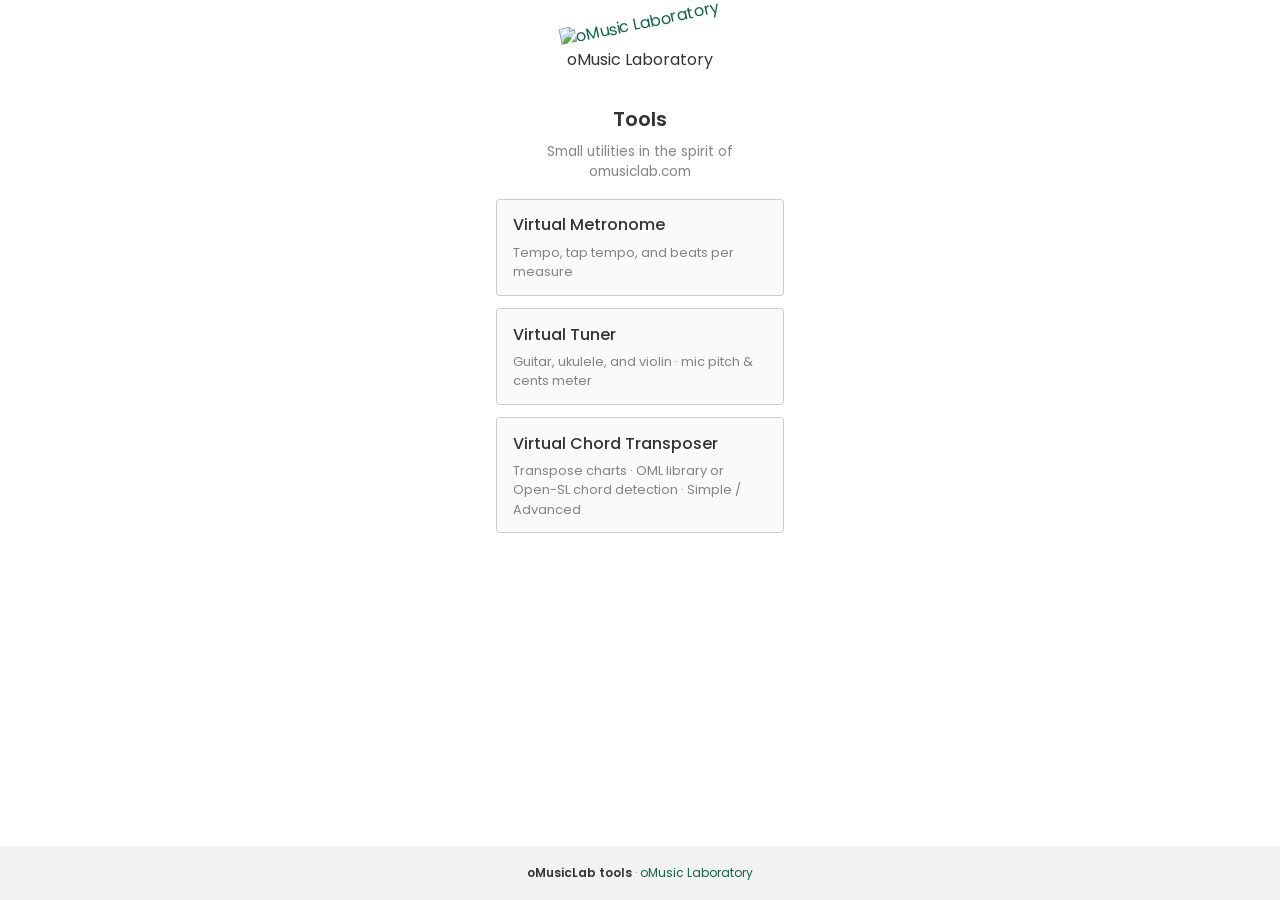
==== index.html @ 3d9d20ac "Initial commit: oMusicLab web tools. Virtual tuner, metronome, chord transposer, and shared theme as" ====
<!DOCTYPE html>
<html lang="en">
  <head>
    <meta charset="utf-8" />
    <meta name="viewport" content="width=device-width, initial-scale=1" />
    <title>oMusicLab tools</title>
    <link rel="stylesheet" href="./shared/omusiclab-theme.css" />
    <style>
      .list {
        max-width: 22rem;
        margin: 0 auto;
        padding: 0 1rem 4rem;
      }
      .list h1 {
        font-size: 1.25rem;
        font-weight: 600;
        margin: 1rem 0 0.5rem;
      }
      .list ul {
        list-style: none;
        padding: 0;
        margin: 1rem 0 0;
      }
      .list li {
        margin-bottom: 0.75rem;
      }
      .list a.card {
        display: block;
        padding: 0.85rem 1rem;
        border: solid thin var(--oml-edge);
        border-radius: 0.2em;
        background: var(--oml-panel);
        color: var(--oml-text);
        font-weight: 500;
      }
      .list a.card:hover {
        border-color: rgba(16, 99, 71, 0.35);
      }
      .list .desc {
        font-size: 0.8em;
        color: var(--oml-muted);
        margin-top: 0.35rem;
        font-weight: 400;
      }
    </style>
  </head>
  <body>
    <section id="body-container">
      <div class="text-center margin-bottom">
        <a href="https://www.omusiclab.com/" aria-label="oMusic Laboratory home">
          <img
            src="https://www.omusiclab.com/chord-diagram-generator/styles/img/oMusic%20Laboratory%20Logo.svg"
            alt="oMusic Laboratory"
            class="site-logo"
            width="100"
            height="100"
          />
        </a>
        <div>oMusic Laboratory</div>
      </div>

      <div class="list">
        <h1 class="text-center">Tools</h1>
        <p class="subtle text-center">Small utilities in the spirit of omusiclab.com</p>
        <ul>
          <li>
            <a class="card" href="./virtual-metronome/">
              Virtual Metronome
              <div class="desc">Tempo, tap tempo, and beats per measure</div>
            </a>
          </li>
          <li>
            <a class="card" href="./virtual-tuner/">
              Virtual Tuner
              <div class="desc">Guitar, ukulele, and violin · mic pitch &amp; cents meter</div>
            </a>
          </li>
          <li>
            <a class="card" href="./virtual-chord-transposer/">
              Virtual Chord Transposer
              <div class="desc">Transpose charts · OML library or Open-SL chord detection · Simple / Advanced</div>
            </a>
          </li>
        </ul>
      </div>
    </section>

    <footer>
      <p>
        <strong>oMusicLab tools</strong> ·
        <a href="https://www.omusiclab.com/">oMusic Laboratory</a>
      </p>
    </footer>
  </body>
</html>
---- shared/omusiclab-theme.css ----
/* Aligns with omusiclab.com chord-diagram-generator master.css tokens */
@import url("https://fonts.googleapis.com/css2?family=Poppins:ital,wght@0,300;0,400;0,500;0,600;0,700&display=swap");

:root {
  --oml-text: #333333;
  --oml-muted: rgba(51, 51, 51, 0.6);
  --oml-border: rgba(51, 51, 51, 0.1);
  --oml-panel: #fafafa;
  --oml-edge: #cccccc;
  --oml-accent: aquamarine;
  --oml-accent-text: #106347;
  --oml-footer: #f2f2f2;
}

*,
*::before,
*::after {
  box-sizing: border-box;
}

html {
  -webkit-text-size-adjust: 100%;
}

body {
  margin: 0;
  padding: 0 0 4.5rem;
  font-family: "Poppins", sans-serif;
  background-color: #fff;
  color: var(--oml-text);
  font-size: 16px;
  line-height: 1.5;
}

a {
  color: var(--oml-accent-text);
  text-decoration: none;
  transition: opacity 0.2s;
}

a:hover {
  opacity: 0.85;
}

.text-center {
  text-align: center;
}

.margin-bottom {
  margin-bottom: 2em;
}

.site-logo {
  transform: rotate(-12deg);
  margin: 12px;
  max-height: 100px;
  width: auto;
  transition: transform 0.2s;
}

.site-logo:hover {
  transform: rotate(0deg);
}

#body-container {
  margin: 0 auto 2em;
  max-width: 22rem;
  padding: 0 1rem;
}

.textbox label,
.dropdown label {
  display: inline-block;
  width: 9em;
  color: var(--oml-text);
  font-size: 0.85em;
  text-transform: uppercase;
  font-weight: 500;
  line-height: 3em;
}

.textbox label::after,
.dropdown label::after {
  content: " ";
}

input[type="number"],
input[type="text"],
select {
  margin: 0 0 0.5em;
  padding: 0.5em 1em;
  border: 1px solid var(--oml-border);
  font-family: "Poppins", sans-serif;
  color: var(--oml-text);
  font-size: 0.85em;
  font-weight: 500;
  background-color: #fff;
  border-radius: 0.5em;
  line-height: 1.7em;
  width: 9em;
  box-shadow: inset 0 0 2px -2px rgba(0, 0, 0, 0.5);
  transition: background-color 0.2s, border-color 0.2s;
}

input:hover,
input:focus,
select:hover,
select:focus {
  background-color: #fff;
  outline: none;
}

input:focus,
select:focus {
  border-color: rgba(16, 99, 71, 0.35);
}

footer {
  background-color: var(--oml-footer);
  color: var(--oml-muted);
  position: fixed;
  bottom: 0;
  left: 0;
  right: 0;
  padding: 0.5em;
  font-size: 0.75em;
  text-align: center;
}

footer strong {
  color: var(--oml-text);
  font-weight: 600;
}

.tool-title {
  font-size: 1.25rem;
  font-weight: 600;
  margin: 0.25rem 0 1rem;
  color: var(--oml-text);
}

.subtle {
  font-size: 0.85em;
  color: var(--oml-muted);
  margin-top: 0.25rem;
}
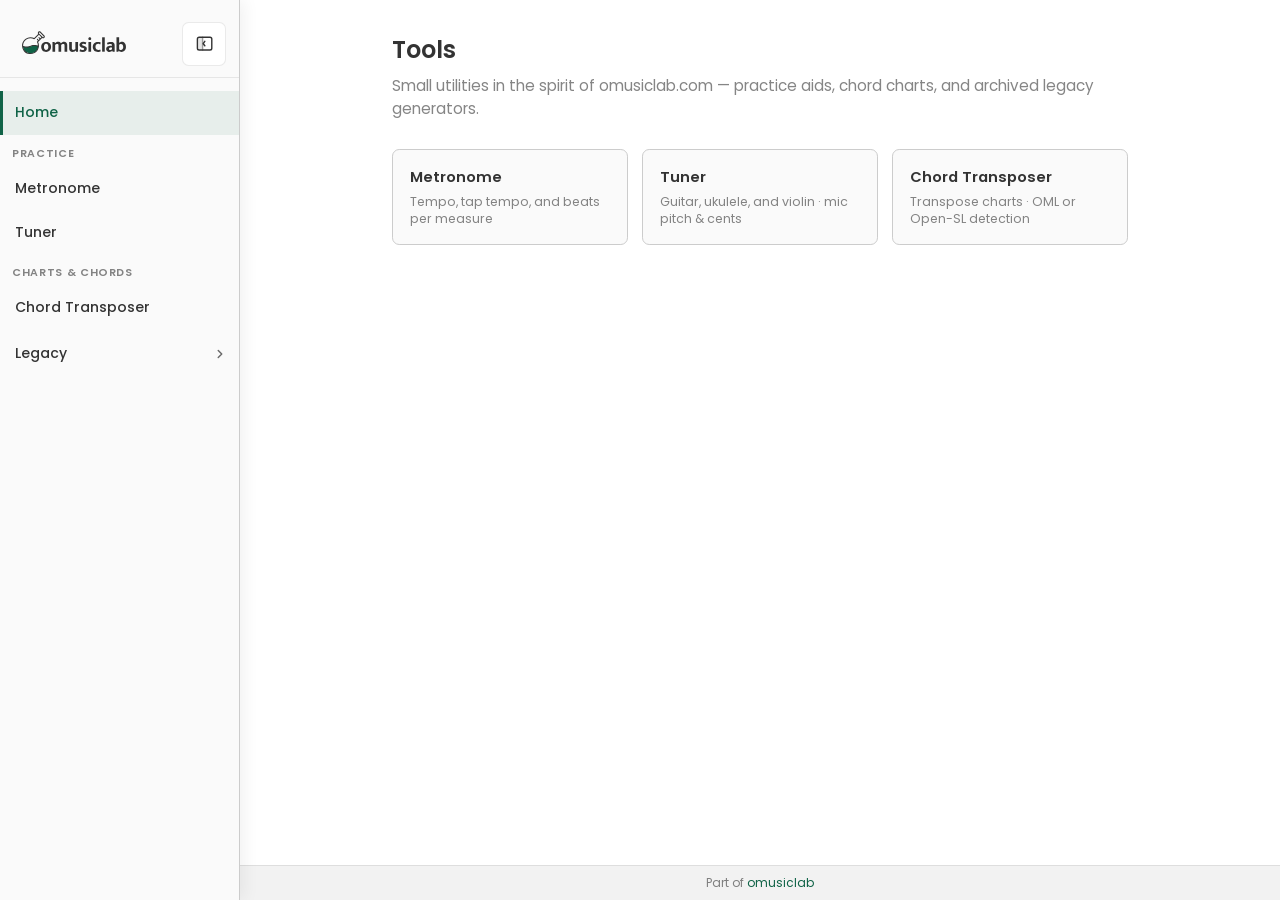
==== commit aa0bd6d0: "Add shared hub, embed support, and legacy tool mirrors. Unify navigation and theming across tools an" ====
--- a/index.html
+++ b/index.html
@@ -3,93 +3,36 @@
   <head>
     <meta charset="utf-8" />
     <meta name="viewport" content="width=device-width, initial-scale=1" />
-    <title>oMusicLab tools</title>
+    <title>omusiclab tools</title>
     <link rel="stylesheet" href="./shared/omusiclab-theme.css" />
-    <style>
-      .list {
-        max-width: 22rem;
-        margin: 0 auto;
-        padding: 0 1rem 4rem;
+    <link rel="stylesheet" href="./shared/oml-hub.css" />
+    <script>
+      // Check if the user is visiting via the vercel.app URL
+      if (window.location.hostname.endsWith('.vercel.app')) {
+        // Attempt to ping your custom domain silently
+        fetch('https://tools.omusiclab.com', { mode: 'no-cors' })
+          .then(() => {
+            // If successful, redirect to the custom domain
+            window.location.replace('https://tools.omusiclab.com' + window.location.pathname);
+          })
+          .catch(() => {
+            // If the custom domain is expired/dead, do nothing 
+            // The user stays safely on the vercel.app URL
+            console.log('Custom domain unavailable, staying on vercel.app');
+          });
       }
-      .list h1 {
-        font-size: 1.25rem;
-        font-weight: 600;
-        margin: 1rem 0 0.5rem;
-      }
-      .list ul {
-        list-style: none;
-        padding: 0;
-        margin: 1rem 0 0;
-      }
-      .list li {
-        margin-bottom: 0.75rem;
-      }
-      .list a.card {
-        display: block;
-        padding: 0.85rem 1rem;
-        border: solid thin var(--oml-edge);
-        border-radius: 0.2em;
-        background: var(--oml-panel);
-        color: var(--oml-text);
-        font-weight: 500;
-      }
-      .list a.card:hover {
-        border-color: rgba(16, 99, 71, 0.35);
-      }
-      .list .desc {
-        font-size: 0.8em;
-        color: var(--oml-muted);
-        margin-top: 0.35rem;
-        font-weight: 400;
-      }
-    </style>
+    </script>
   </head>
   <body>
-    <section id="body-container">
-      <div class="text-center margin-bottom">
-        <a href="https://www.omusiclab.com/" aria-label="oMusic Laboratory home">
-          <img
-            src="https://www.omusiclab.com/chord-diagram-generator/styles/img/oMusic%20Laboratory%20Logo.svg"
-            alt="oMusic Laboratory"
-            class="site-logo"
-            width="100"
-            height="100"
-          />
-        </a>
-        <div>oMusic Laboratory</div>
-      </div>
-
-      <div class="list">
-        <h1 class="text-center">Tools</h1>
-        <p class="subtle text-center">Small utilities in the spirit of omusiclab.com</p>
-        <ul>
-          <li>
-            <a class="card" href="./virtual-metronome/">
-              Virtual Metronome
-              <div class="desc">Tempo, tap tempo, and beats per measure</div>
-            </a>
-          </li>
-          <li>
-            <a class="card" href="./virtual-tuner/">
-              Virtual Tuner
-              <div class="desc">Guitar, ukulele, and violin · mic pitch &amp; cents meter</div>
-            </a>
-          </li>
-          <li>
-            <a class="card" href="./virtual-chord-transposer/">
-              Virtual Chord Transposer
-              <div class="desc">Transpose charts · OML library or Open-SL chord detection · Simple / Advanced</div>
-            </a>
-          </li>
-        </ul>
-      </div>
-    </section>
+    <main id="body-container"></main>
 
     <footer>
       <p>
-        <strong>oMusicLab tools</strong> ·
-        <a href="https://www.omusiclab.com/">oMusic Laboratory</a>
+        Part of <a href="https://omusiclab-landingpage.vercel.app/">omusiclab</a>
       </p>
     </footer>
+
+    <script src="./shared/oml-logo-mark.js"></script>
+    <script src="./shared/oml-hub.js"></script>
   </body>
 </html>
--- a/shared/omusiclab-theme.css
+++ b/shared/omusiclab-theme.css
@@ -1,4 +1,4 @@
-/* Aligns with omusiclab.com chord-diagram-generator master.css tokens */
+/* omusiclab tools shared theme */
 @import url("https://fonts.googleapis.com/css2?family=Poppins:ital,wght@0,300;0,400;0,500;0,600;0,700&display=swap");
 
 :root {
@@ -7,8 +7,13 @@
   --oml-border: rgba(51, 51, 51, 0.1);
   --oml-panel: #fafafa;
   --oml-edge: #cccccc;
-  --oml-accent: aquamarine;
   --oml-accent-text: #106347;
+  --oml-accent-focus: rgba(16, 99, 71, 0.35);
+  --oml-accent-glow: rgba(16, 99, 71, 0.25);
+  --oml-accent-soft-bg: rgba(16, 99, 71, 0.06);
+  --oml-accent-ring: rgba(16, 99, 71, 0.45);
+  --oml-accent-meter: rgba(16, 99, 71, 0.2);
+  --oml-accent-meter-strong: rgba(16, 99, 71, 0.28);
   --oml-footer: #f2f2f2;
 }
 
@@ -20,11 +25,16 @@
 
 html {
   -webkit-text-size-adjust: 100%;
+  height: 100%;
 }
 
 body {
   margin: 0;
-  padding: 0 0 4.5rem;
+  padding: 0;
+  min-height: 100%;
+  min-height: 100vh;
+  display: flex;
+  flex-direction: column;
   font-family: "Poppins", sans-serif;
   background-color: #fff;
   color: var(--oml-text);
@@ -46,26 +56,12 @@
   text-align: center;
 }
 
-.margin-bottom {
-  margin-bottom: 2em;
-}
-
-.site-logo {
-  transform: rotate(-12deg);
-  margin: 12px;
-  max-height: 100px;
-  width: auto;
-  transition: transform 0.2s;
-}
-
-.site-logo:hover {
-  transform: rotate(0deg);
-}
-
 #body-container {
-  margin: 0 auto 2em;
+  flex: 1 1 auto;
+  width: 100%;
   max-width: 22rem;
-  padding: 0 1rem;
+  margin: 0 auto;
+  padding: 1.25rem 1rem 1.5rem;
 }
 
 .textbox label,
@@ -112,19 +108,21 @@
 
 input:focus,
 select:focus {
-  border-color: rgba(16, 99, 71, 0.35);
+  border-color: var(--oml-accent-focus);
 }
 
 footer {
+  flex-shrink: 0;
   background-color: var(--oml-footer);
   color: var(--oml-muted);
-  position: fixed;
-  bottom: 0;
-  left: 0;
-  right: 0;
-  padding: 0.5em;
+  padding: 0.65em 1rem;
   font-size: 0.75em;
   text-align: center;
+  border-top: 1px solid var(--oml-border);
+}
+
+footer p {
+  margin: 0;
 }
 
 footer strong {
@@ -135,7 +133,7 @@
 .tool-title {
   font-size: 1.25rem;
   font-weight: 600;
-  margin: 0.25rem 0 1rem;
+  margin: 0.25rem 0 0.5rem;
   color: var(--oml-text);
 }
 
@@ -144,3 +142,213 @@
   color: var(--oml-muted);
   margin-top: 0.25rem;
 }
+
+/* Embed mode: header hidden by default; footer always shown */
+html.oml-embed-pending:not(.oml-embed-show-header) .tool-title,
+html.oml-embed-pending:not(.oml-embed-show-header) .subtle,
+body.oml-embed:not(.oml-embed-show-header) .tool-title,
+body.oml-embed:not(.oml-embed-show-header) .subtle {
+  display: none;
+}
+
+body.oml-embed {
+  min-height: auto;
+  overflow: visible;
+}
+
+html.oml-embed-pending,
+html.oml-embed-pending body {
+  overflow: visible;
+}
+
+body.oml-embed #body-container {
+  padding-bottom: 0.5rem;
+}
+
+body.oml-embed .oml-embed-dialog,
+body.oml-embed .oml-embed-open,
+body.oml-embed .oml-embed-footer-sep {
+  display: none;
+}
+
+.oml-embed-open {
+  font: inherit;
+  font-size: inherit;
+  color: var(--oml-accent-text);
+  background: none;
+  border: none;
+  padding: 0;
+  margin: 0;
+  cursor: pointer;
+  text-decoration: none;
+}
+
+.oml-embed-open:hover {
+  opacity: 0.85;
+  text-decoration: underline;
+}
+
+.oml-embed-open:focus-visible {
+  outline: 2px solid var(--oml-accent-text);
+  outline-offset: 2px;
+  border-radius: 0.15em;
+}
+
+footer .oml-embed-footer-sep {
+  color: var(--oml-muted);
+}
+
+.oml-embed-dialog {
+  border: none;
+  border-radius: 0.65em;
+  padding: 0;
+  width: min(22rem, calc(100vw - 2rem));
+  max-width: calc(100vw - 2rem);
+  max-height: calc(100vh - 2rem);
+  overflow: auto;
+  background: #fff;
+  color: var(--oml-text);
+  box-shadow: 0 16px 48px rgba(0, 0, 0, 0.18);
+}
+
+.oml-embed-dialog::backdrop {
+  background: rgba(51, 51, 51, 0.45);
+}
+
+.oml-embed-panel {
+  padding: 1.25rem 1.25rem 1rem;
+  margin: 0;
+}
+
+.oml-embed-dialog-header {
+  display: flex;
+  align-items: flex-start;
+  justify-content: space-between;
+  gap: 0.75rem;
+  margin-bottom: 0.15rem;
+}
+
+.oml-embed-close {
+  flex-shrink: 0;
+  width: 1.75rem;
+  height: 1.75rem;
+  margin: -0.15rem -0.15rem 0 0;
+  padding: 0;
+  border: none;
+  border-radius: 0.35em;
+  background: transparent;
+  color: var(--oml-muted);
+  font-size: 1.35rem;
+  line-height: 1;
+  cursor: pointer;
+  transition: background 0.2s, color 0.2s;
+}
+
+.oml-embed-close:hover {
+  background: var(--oml-panel);
+  color: var(--oml-text);
+}
+
+.oml-embed-close:focus-visible {
+  outline: 2px solid var(--oml-accent-text);
+  outline-offset: 2px;
+}
+
+.oml-embed-heading {
+  font-size: 0.95rem;
+  font-weight: 600;
+  margin: 0 0 0.35rem;
+  color: var(--oml-text);
+}
+
+.oml-embed-lead {
+  font-size: 0.8rem;
+  color: var(--oml-muted);
+  margin: 0 0 0.85rem;
+  line-height: 1.45;
+}
+
+.oml-embed-options {
+  display: flex;
+  flex-wrap: wrap;
+  gap: 0.85rem 1.25rem;
+  margin-bottom: 0.85rem;
+}
+
+.oml-embed-option {
+  display: flex;
+  align-items: center;
+  gap: 0.5rem;
+  font-size: 0.8rem;
+  color: var(--oml-text);
+}
+
+.oml-embed-option-label {
+  font-weight: 500;
+}
+
+.oml-embed-option input[type="color"] {
+  width: 2.25rem;
+  height: 2rem;
+  padding: 0;
+  border: 1px solid var(--oml-border);
+  border-radius: 0.35em;
+  background: #fff;
+  cursor: pointer;
+}
+
+.oml-embed-checkbox input {
+  width: auto;
+  margin: 0;
+}
+
+.oml-embed-code-label {
+  display: block;
+  font-size: 0.75rem;
+  font-weight: 500;
+  text-transform: uppercase;
+  letter-spacing: 0.03em;
+  color: var(--oml-muted);
+  margin-bottom: 0.35rem;
+}
+
+.oml-embed-code {
+  width: 100%;
+  height: 2.25rem;
+  min-height: 0;
+  margin: 0 0 0.65rem;
+  padding: 0.5rem 0.75rem;
+  border: 1px solid var(--oml-border);
+  border-radius: 0.5em;
+  font-family: ui-monospace, SFMono-Regular, Menlo, Monaco, Consolas, monospace;
+  font-size: 0.72rem;
+  line-height: 1.25;
+  color: var(--oml-text);
+  background: var(--oml-panel);
+  resize: none;
+  white-space: nowrap;
+  overflow-x: auto;
+  overflow-y: hidden;
+}
+
+.oml-embed-copy {
+  font-family: "Poppins", sans-serif;
+  font-size: 0.8rem;
+  font-weight: 600;
+  padding: 0.5em 1em;
+  border-radius: 0.5em;
+  cursor: pointer;
+  border: 1px solid var(--oml-border);
+  background: #fff;
+  color: var(--oml-text);
+  transition: background 0.2s;
+}
+
+.oml-embed-copy:hover {
+  background: var(--oml-panel);
+}
+
+.oml-embed-copy:focus-visible {
+  outline: 2px solid var(--oml-accent-text);
+  outline-offset: 2px;
+}
--- a/shared/oml-hub.css
+++ b/shared/oml-hub.css
@@ -0,0 +1,385 @@
+/* Hub sidepanel — mirrors BibleCast AppFloatingSidebar + oml-app-shell */
+
+:root {
+  --oml-sidebar-w: 15rem;
+  --oml-sidebar-rail: 2.5rem;
+  --oml-hub-shadow-sm: rgba(0, 0, 0, 0.06);
+  --oml-hub-shadow-md: rgba(0, 0, 0, 0.1);
+  --oml-hub-hover-soft: var(--oml-accent-soft-bg);
+  --oml-hub-tab-active-bg: rgba(16, 99, 71, 0.08);
+}
+
+body.oml-has-hub {
+  display: block;
+  min-height: 100vh;
+}
+
+.oml-hub-shell {
+  min-height: 100vh;
+  width: 100%;
+  background: #fff;
+}
+
+.oml-hub-sidebar {
+  position: fixed;
+  top: 0;
+  left: 0;
+  bottom: 0;
+  width: min(var(--oml-sidebar-w), 85vw);
+  background: var(--oml-panel);
+  border-right: 1px solid var(--oml-edge);
+  padding: 0.85rem 0;
+  box-shadow: 4px 0 16px var(--oml-hub-shadow-sm);
+  transition: transform 0.25s ease, box-shadow 0.25s ease;
+  z-index: 200;
+  display: flex;
+  flex-direction: column;
+}
+
+.oml-hub-shell--sidebar-collapsed .oml-hub-sidebar {
+  transform: translateX(calc(-1 * var(--oml-sidebar-w) + var(--oml-sidebar-rail)));
+  box-shadow: 4px 0 20px var(--oml-hub-shadow-md);
+}
+
+.oml-hub-sidebar-head {
+  display: flex;
+  align-items: center;
+  justify-content: space-between;
+  gap: 0.5rem;
+  padding: 0.5rem 0.85rem 0.7rem;
+  border-bottom: 1px solid var(--oml-border);
+  margin-bottom: 0.55rem;
+  flex-shrink: 0;
+}
+
+.oml-hub-sidebar-brand {
+  min-width: 0;
+  flex: 1;
+  padding-left: 0.05rem;
+}
+
+.oml-hub-brand {
+  display: block;
+  text-decoration: none;
+}
+
+.oml-hub-brand:hover {
+  opacity: 1;
+}
+
+.oml-logo-mark {
+  display: block;
+  width: 7.5rem;
+  height: auto;
+  max-width: 100%;
+  flex-shrink: 0;
+}
+
+.oml-logo-mark__ink {
+  fill: var(--oml-text);
+}
+
+.oml-logo-mark__accent {
+  fill: var(--oml-accent-text);
+}
+
+.oml-hub-sidebar-head .oml-hub-icon-btn {
+  margin-right: -0.05rem;
+}
+
+.oml-hub-icon-btn {
+  width: 2.75rem;
+  height: 2.75rem;
+  min-width: 2.75rem;
+  min-height: 2.75rem;
+  padding: 0;
+  display: inline-grid;
+  place-items: center;
+  border: 1px solid var(--oml-border);
+  border-radius: 0.5em;
+  background: #fff;
+  color: var(--oml-text);
+  cursor: pointer;
+  font-family: inherit;
+  line-height: 0;
+  flex-shrink: 0;
+  transition: background 0.2s ease, border-color 0.2s ease, color 0.2s ease;
+}
+
+.oml-hub-sidebar-toggle-icon {
+  display: block;
+  width: 1.2rem;
+  height: 1.2rem;
+  overflow: visible;
+}
+
+.oml-hub-sidebar-toggle-frame {
+  stroke: currentColor;
+  stroke-width: 1.75;
+  fill: none;
+  transition: stroke 0.2s ease;
+}
+
+.oml-hub-sidebar-toggle-rail {
+  stroke: currentColor;
+  stroke-width: 1.75;
+  stroke-linecap: round;
+  opacity: 0.45;
+  transition: opacity 0.25s ease, transform 0.28s cubic-bezier(0.4, 0, 0.2, 1);
+  transform-origin: 9.5px 12px;
+}
+
+.oml-hub-sidebar-toggle-fill {
+  fill: currentColor;
+  opacity: 0.12;
+  transform-origin: 6.75px 12px;
+  transition:
+    opacity 0.28s cubic-bezier(0.4, 0, 0.2, 1),
+    transform 0.28s cubic-bezier(0.4, 0, 0.2, 1);
+}
+
+.oml-hub-sidebar-toggle-chevron-wrap {
+  transition: transform 0.28s cubic-bezier(0.4, 0, 0.2, 1);
+  transform-origin: 11.25px 12px;
+}
+
+.oml-hub-sidebar-toggle-chevron {
+  stroke: currentColor;
+  stroke-width: 1.85;
+  stroke-linecap: round;
+  stroke-linejoin: round;
+  fill: none;
+}
+
+.oml-hub-sidebar-toggle--collapsed .oml-hub-sidebar-toggle-fill {
+  opacity: 0.22;
+  transform: scaleX(0.42);
+}
+
+.oml-hub-sidebar-toggle--collapsed .oml-hub-sidebar-toggle-rail {
+  opacity: 0.65;
+  transform: translateX(-2.5px);
+}
+
+.oml-hub-sidebar-toggle--collapsed .oml-hub-sidebar-toggle-chevron-wrap {
+  transform: rotate(180deg);
+}
+
+.oml-hub-icon-btn:hover .oml-hub-sidebar-toggle-fill {
+  opacity: 0.18;
+}
+
+.oml-hub-icon-btn:hover.oml-hub-sidebar-toggle--collapsed .oml-hub-sidebar-toggle-fill {
+  opacity: 0.28;
+}
+
+@media (prefers-reduced-motion: reduce) {
+  .oml-hub-sidebar-toggle-fill,
+  .oml-hub-sidebar-toggle-rail,
+  .oml-hub-sidebar-toggle-chevron-wrap,
+  .oml-hub-icon-btn {
+    transition: none;
+  }
+}
+
+.oml-hub-icon-btn:hover {
+  background: var(--oml-panel);
+  border-color: var(--oml-accent-focus);
+}
+
+.oml-hub-icon-btn:focus-visible {
+  outline: 2px solid var(--oml-accent-text);
+  outline-offset: 2px;
+}
+
+.oml-hub-nav {
+  flex: 1;
+  overflow-y: auto;
+  padding: 0.25rem 0;
+}
+
+.oml-hub-nav[aria-label="Primary"] {
+  display: flex;
+  flex-direction: column;
+}
+
+.oml-hub-section {
+  margin-top: 0.35rem;
+}
+
+.oml-hub-section-label {
+  margin: 0.35rem 0.75rem 0.25rem;
+  font-size: 0.68rem;
+  font-weight: 600;
+  letter-spacing: 0.06em;
+  text-transform: uppercase;
+  color: var(--oml-muted);
+}
+
+.oml-hub-link,
+.oml-hub-nav-btn {
+  display: flex;
+  align-items: center;
+  gap: 0.5rem;
+  width: 100%;
+  min-height: 2.75rem;
+  padding: 0.55rem 0.75rem;
+  font-size: 0.875rem;
+  font-weight: 500;
+  color: var(--oml-text);
+  border: 0;
+  border-left: 3px solid transparent;
+  background: transparent;
+  font-family: inherit;
+  cursor: pointer;
+  text-align: left;
+  text-decoration: none;
+  box-sizing: border-box;
+  transition: background 0.15s, color 0.15s, border-color 0.15s;
+}
+
+.oml-hub-link:hover,
+.oml-hub-nav-btn:hover {
+  opacity: 1;
+  background: var(--oml-hub-hover-soft);
+  text-decoration: none;
+  color: var(--oml-text);
+}
+
+.oml-hub-link[aria-current="page"],
+.oml-hub-nav-btn.is-active {
+  border-left-color: var(--oml-accent-text);
+  background: var(--oml-hub-tab-active-bg);
+  color: var(--oml-accent-text);
+}
+
+.oml-hub-disclosure {
+  margin-top: 0.15rem;
+}
+
+.oml-hub-disclosure-toggle {
+  justify-content: space-between;
+}
+
+.oml-hub-disclosure-toggle.is-open {
+  background: var(--oml-hub-hover-soft);
+}
+
+.oml-hub-disclosure-chevron {
+  flex-shrink: 0;
+  margin-left: auto;
+  opacity: 0.72;
+  transition: transform 0.2s ease;
+}
+
+.oml-hub-disclosure-chevron.is-open {
+  transform: rotate(90deg);
+}
+
+.oml-hub-disclosure-panel {
+  display: none;
+  flex-direction: column;
+  margin: 0;
+  padding: 0;
+  list-style: none;
+}
+
+.oml-hub-disclosure-panel.is-open {
+  display: flex;
+}
+
+.oml-hub-disclosure-panel .oml-hub-link {
+  padding-left: 1.35rem;
+  font-size: 0.8125rem;
+}
+
+.oml-hub-main {
+  min-height: 100vh;
+  margin-left: var(--oml-sidebar-rail);
+  transition: margin-left 0.25s ease;
+  min-width: 0;
+  display: flex;
+  flex-direction: column;
+  background: #fff;
+}
+
+@media (min-width: 60rem) {
+  .oml-hub-main {
+    margin-left: var(--oml-sidebar-w);
+  }
+}
+
+.oml-hub-shell--sidebar-collapsed .oml-hub-main {
+  margin-left: var(--oml-sidebar-rail);
+}
+
+@media (min-width: 40rem) {
+  .oml-hub-sidebar {
+    width: var(--oml-sidebar-w);
+  }
+}
+
+body.oml-has-hub .oml-hub-main #body-container {
+  max-width: 42rem;
+  margin: 0 auto;
+  width: 100%;
+}
+
+body.oml-has-hub.oml-hub-home .oml-hub-main #body-container {
+  max-width: 48rem;
+  padding-top: 2rem;
+}
+
+body.oml-has-hub .oml-hub-main footer {
+  margin-top: auto;
+}
+
+.oml-hub-welcome-title {
+  font-size: 1.5rem;
+  font-weight: 600;
+  margin: 0 0 0.35rem;
+  color: var(--oml-text);
+}
+
+.oml-hub-welcome-lead {
+  font-size: 0.95rem;
+  color: var(--oml-muted);
+  margin: 0 0 1.75rem;
+  line-height: 1.55;
+}
+
+.oml-hub-card-grid {
+  display: grid;
+  grid-template-columns: repeat(auto-fill, minmax(14rem, 1fr));
+  gap: 0.85rem;
+}
+
+.oml-hub-card {
+  display: block;
+  padding: 1rem 1.05rem;
+  border: 1px solid var(--oml-edge);
+  border-radius: 0.45em;
+  background: var(--oml-panel);
+  color: var(--oml-text);
+  transition: border-color 0.15s, box-shadow 0.15s;
+}
+
+.oml-hub-card:hover {
+  opacity: 1;
+  border-color: var(--oml-accent-focus);
+  box-shadow: 0 2px 10px var(--oml-accent-glow);
+}
+
+.oml-hub-card-title {
+  font-size: 0.92rem;
+  font-weight: 600;
+  margin: 0 0 0.3rem;
+  color: var(--oml-text);
+}
+
+.oml-hub-card-desc {
+  font-size: 0.78rem;
+  color: var(--oml-muted);
+  margin: 0;
+  line-height: 1.4;
+}
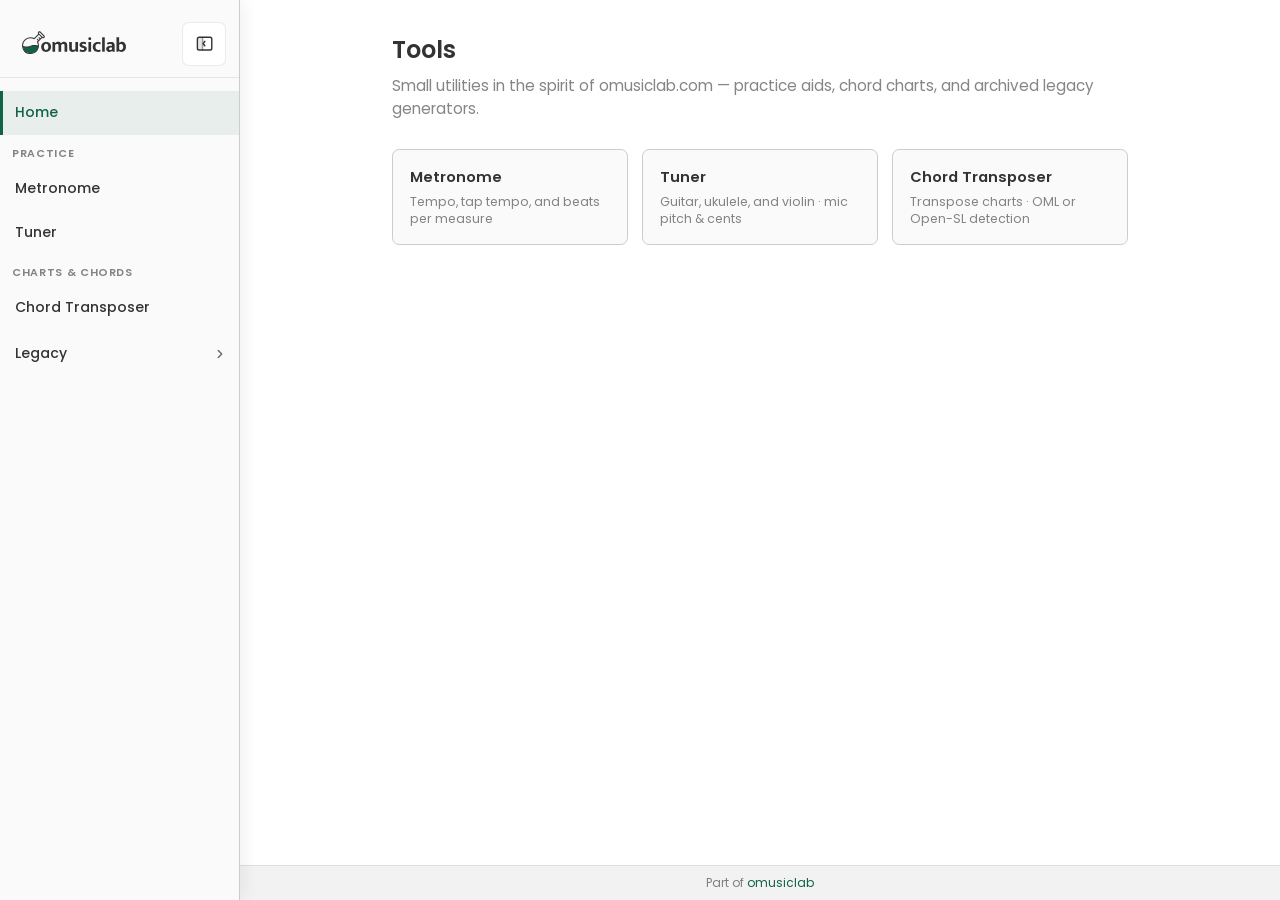
==== commit 031189cf: "Redirect legacy chord diagram generator externally and unify site favicon. Point the v1 chord diagra" ====
--- a/index.html
+++ b/index.html
@@ -4,6 +4,7 @@
     <meta charset="utf-8" />
     <meta name="viewport" content="width=device-width, initial-scale=1" />
     <title>omusiclab tools</title>
+    <link rel="icon" type="image/svg+xml" href="./shared/favicon.svg" />
     <link rel="stylesheet" href="./shared/omusiclab-theme.css" />
     <link rel="stylesheet" href="./shared/oml-hub.css" />
     <script>
--- a/shared/oml-hub.css
+++ b/shared/oml-hub.css
@@ -216,6 +216,35 @@
   color: var(--oml-muted);
 }
 
+.oml-hub-link--external {
+  justify-content: space-between;
+}
+
+.oml-hub-external-icon {
+  flex-shrink: 0;
+  width: 0.9rem;
+  height: 0.9rem;
+  margin-left: auto;
+  opacity: 0.72;
+}
+
+.oml-hub-link--external:hover .oml-hub-external-icon,
+.oml-hub-link--external[aria-current="page"] .oml-hub-external-icon {
+  opacity: 1;
+}
+
+.oml-hub-visually-hidden {
+  position: absolute;
+  width: 1px;
+  height: 1px;
+  padding: 0;
+  margin: -1px;
+  overflow: hidden;
+  clip: rect(0, 0, 0, 0);
+  white-space: nowrap;
+  border: 0;
+}
+
 .oml-hub-link,
 .oml-hub-nav-btn {
   display: flex;
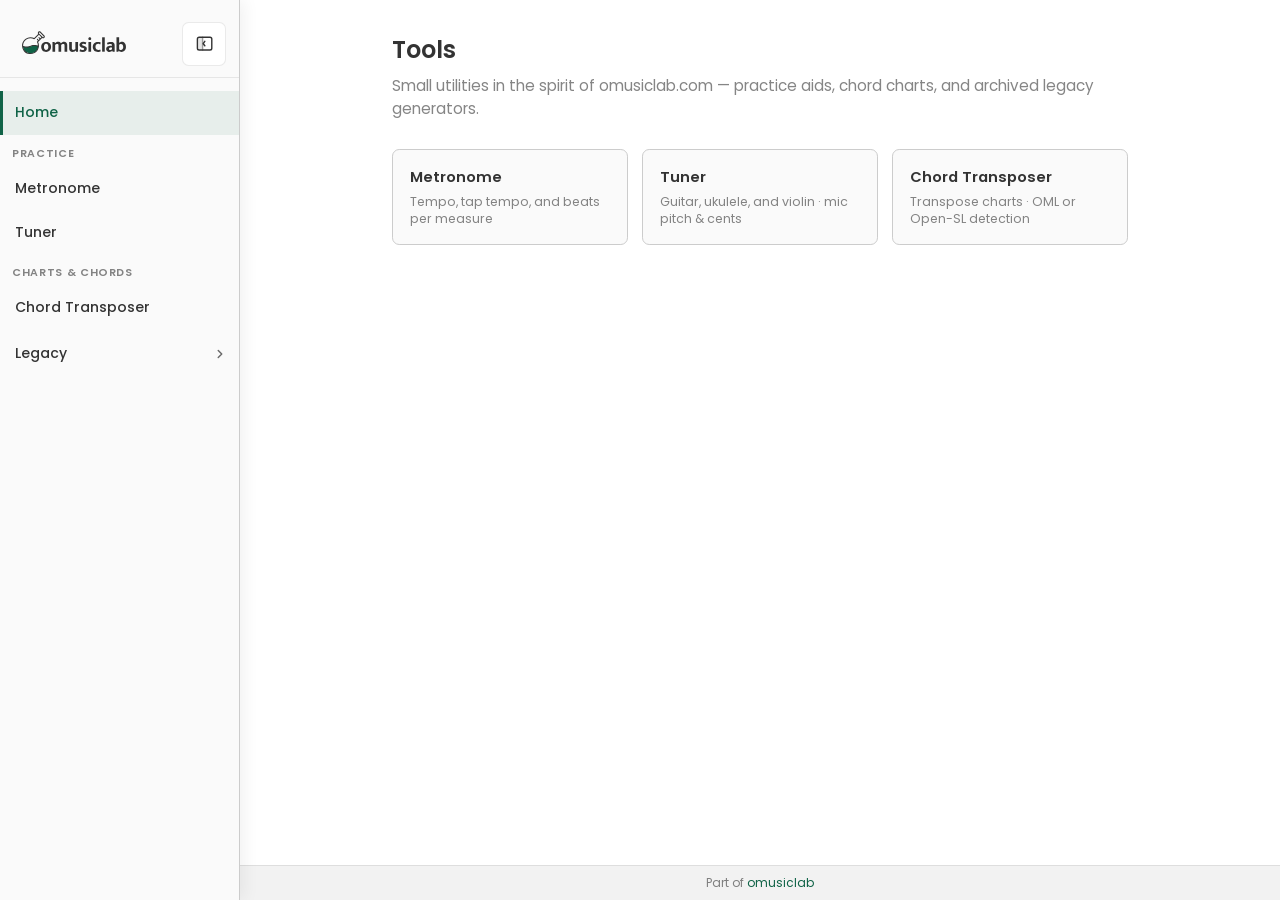
==== commit ff4b43bd: "Add mobile hub navigation with client-side routing and PWA support. Replace the desktop-only sidebar" ====
--- a/index.html
+++ b/index.html
@@ -2,9 +2,16 @@
 <html lang="en">
   <head>
     <meta charset="utf-8" />
-    <meta name="viewport" content="width=device-width, initial-scale=1" />
+    <meta name="viewport" content="width=device-width, initial-scale=1, viewport-fit=cover" />
+    <meta name="theme-color" content="#106347" />
+    <meta name="mobile-web-app-capable" content="yes" />
+    <meta name="apple-mobile-web-app-capable" content="yes" />
+    <meta name="apple-mobile-web-app-status-bar-style" content="default" />
+    <meta name="apple-mobile-web-app-title" content="OML Tools" />
     <title>omusiclab tools</title>
     <link rel="icon" type="image/svg+xml" href="./shared/favicon.svg" />
+    <link rel="apple-touch-icon" href="./shared/favicon.svg" />
+    <link rel="manifest" href="./manifest.webmanifest" />
     <link rel="stylesheet" href="./shared/omusiclab-theme.css" />
     <link rel="stylesheet" href="./shared/oml-hub.css" />
     <script>
--- a/shared/oml-hub.css
+++ b/shared/oml-hub.css
@@ -1,12 +1,16 @@
-/* Hub sidepanel — mirrors BibleCast AppFloatingSidebar + oml-app-shell */
+/* Hub app shell — desktop sidebar + mobile bottom nav / drawer */
 
 :root {
   --oml-sidebar-w: 15rem;
   --oml-sidebar-rail: 2.5rem;
+  --oml-mobile-header-h: 3.25rem;
+  --oml-bottom-nav-h: 3.75rem;
   --oml-hub-shadow-sm: rgba(0, 0, 0, 0.06);
   --oml-hub-shadow-md: rgba(0, 0, 0, 0.1);
   --oml-hub-hover-soft: var(--oml-accent-soft-bg);
   --oml-hub-tab-active-bg: rgba(16, 99, 71, 0.08);
+  --oml-safe-bottom: env(safe-area-inset-bottom, 0px);
+  --oml-safe-top: env(safe-area-inset-top, 0px);
 }
 
 body.oml-has-hub {
@@ -14,31 +18,98 @@
   min-height: 100vh;
 }
 
+body.oml-hub-nav-open {
+  overflow: hidden;
+}
+
 .oml-hub-shell {
   min-height: 100vh;
+  min-height: 100dvh;
   width: 100%;
   background: #fff;
 }
+
+/* ── Mobile header ── */
+
+.oml-hub-mobile-header {
+  position: fixed;
+  top: 0;
+  left: 0;
+  right: 0;
+  z-index: 180;
+  display: flex;
+  align-items: center;
+  gap: 0.65rem;
+  min-height: var(--oml-mobile-header-h);
+  padding: calc(0.35rem + var(--oml-safe-top)) 0.75rem 0.35rem;
+  border-bottom: 1px solid var(--oml-edge);
+  background: rgba(255, 255, 255, 0.96);
+  backdrop-filter: blur(8px);
+}
+
+.oml-hub-mobile-title {
+  flex: 1;
+  min-width: 0;
+  margin: 0;
+  font-size: 1rem;
+  font-weight: 600;
+  color: var(--oml-text);
+  white-space: nowrap;
+  overflow: hidden;
+  text-overflow: ellipsis;
+}
+
+.oml-hub-drawer-close {
+  display: inline-grid;
+  font-size: 1.5rem;
+  line-height: 1;
+}
+
+.oml-hub-sidebar-toggle {
+  display: none;
+}
+
+/* ── Sidebar / drawer ── */
 
 .oml-hub-sidebar {
   position: fixed;
   top: 0;
   left: 0;
   bottom: 0;
-  width: min(var(--oml-sidebar-w), 85vw);
+  width: min(var(--oml-sidebar-w), 88vw);
   background: var(--oml-panel);
   border-right: 1px solid var(--oml-edge);
   padding: 0.85rem 0;
-  box-shadow: 4px 0 16px var(--oml-hub-shadow-sm);
-  transition: transform 0.25s ease, box-shadow 0.25s ease;
-  z-index: 200;
+  padding-top: calc(0.85rem + var(--oml-safe-top));
+  box-shadow: 4px 0 24px var(--oml-hub-shadow-md);
+  transition: transform 0.28s cubic-bezier(0.4, 0, 0.2, 1);
+  z-index: 220;
   display: flex;
   flex-direction: column;
-}
-
-.oml-hub-shell--sidebar-collapsed .oml-hub-sidebar {
-  transform: translateX(calc(-1 * var(--oml-sidebar-w) + var(--oml-sidebar-rail)));
-  box-shadow: 4px 0 20px var(--oml-hub-shadow-md);
+  transform: translateX(-105%);
+}
+
+.oml-hub-shell--nav-open .oml-hub-sidebar {
+  transform: translateX(0);
+}
+
+.oml-hub-drawer-backdrop {
+  position: fixed;
+  inset: 0;
+  z-index: 210;
+  border: 0;
+  padding: 0;
+  margin: 0;
+  background: rgba(0, 0, 0, 0.35);
+  opacity: 0;
+  pointer-events: none;
+  transition: opacity 0.25s ease;
+  cursor: default;
+}
+
+.oml-hub-shell--nav-open .oml-hub-drawer-backdrop {
+  opacity: 1;
+  pointer-events: auto;
 }
 
 .oml-hub-sidebar-head {
@@ -177,7 +248,9 @@
   .oml-hub-sidebar-toggle-fill,
   .oml-hub-sidebar-toggle-rail,
   .oml-hub-sidebar-toggle-chevron-wrap,
-  .oml-hub-icon-btn {
+  .oml-hub-icon-btn,
+  .oml-hub-sidebar,
+  .oml-hub-drawer-backdrop {
     transition: none;
   }
 }
@@ -196,6 +269,7 @@
   flex: 1;
   overflow-y: auto;
   padding: 0.25rem 0;
+  -webkit-overflow-scrolling: touch;
 }
 
 .oml-hub-nav[aria-label="Primary"] {
@@ -322,30 +396,72 @@
   font-size: 0.8125rem;
 }
 
+/* ── Bottom tab bar (mobile) ── */
+
+.oml-hub-bottom-nav {
+  position: fixed;
+  left: 0;
+  right: 0;
+  bottom: 0;
+  z-index: 190;
+  display: grid;
+  grid-template-columns: repeat(5, 1fr);
+  min-height: calc(var(--oml-bottom-nav-h) + var(--oml-safe-bottom));
+  padding-bottom: var(--oml-safe-bottom);
+  border-top: 1px solid var(--oml-edge);
+  background: rgba(255, 255, 255, 0.98);
+  backdrop-filter: blur(8px);
+}
+
+.oml-hub-bottom-tab {
+  display: flex;
+  flex-direction: column;
+  align-items: center;
+  justify-content: center;
+  gap: 0.15rem;
+  min-height: var(--oml-bottom-nav-h);
+  padding: 0.35rem 0.2rem;
+  border: 0;
+  background: transparent;
+  color: var(--oml-muted);
+  font-family: inherit;
+  font-size: 0.62rem;
+  font-weight: 600;
+  letter-spacing: 0.01em;
+  cursor: pointer;
+}
+
+.oml-hub-bottom-tab-label {
+  line-height: 1.1;
+  text-align: center;
+}
+
+.oml-hub-bottom-tab.is-active {
+  color: var(--oml-accent-text);
+}
+
+.oml-hub-bottom-tab:focus-visible {
+  outline: 2px solid var(--oml-accent-text);
+  outline-offset: -2px;
+}
+
+/* ── Main content ── */
+
 .oml-hub-main {
   min-height: 100vh;
-  margin-left: var(--oml-sidebar-rail);
-  transition: margin-left 0.25s ease;
+  min-height: 100dvh;
+  margin-left: 0;
   min-width: 0;
   display: flex;
   flex-direction: column;
   background: #fff;
-}
-
-@media (min-width: 60rem) {
-  .oml-hub-main {
-    margin-left: var(--oml-sidebar-w);
-  }
-}
-
-.oml-hub-shell--sidebar-collapsed .oml-hub-main {
-  margin-left: var(--oml-sidebar-rail);
-}
-
-@media (min-width: 40rem) {
-  .oml-hub-sidebar {
-    width: var(--oml-sidebar-w);
-  }
+  padding-top: calc(var(--oml-mobile-header-h) + var(--oml-safe-top));
+  padding-bottom: calc(var(--oml-bottom-nav-h) + var(--oml-safe-bottom));
+}
+
+.oml-hub-shell--loading .oml-hub-main {
+  opacity: 0.72;
+  pointer-events: none;
 }
 
 body.oml-has-hub .oml-hub-main #body-container {
@@ -356,7 +472,7 @@
 
 body.oml-has-hub.oml-hub-home .oml-hub-main #body-container {
   max-width: 48rem;
-  padding-top: 2rem;
+  padding-top: 0.5rem;
 }
 
 body.oml-has-hub .oml-hub-main footer {
@@ -412,3 +528,49 @@
   margin: 0;
   line-height: 1.4;
 }
+
+/* ── Desktop layout ── */
+
+@media (min-width: 60rem) {
+  .oml-hub-drawer-close {
+    display: none;
+  }
+
+  .oml-hub-sidebar-toggle {
+    display: inline-grid;
+  }
+
+  .oml-hub-mobile-header,
+  .oml-hub-bottom-nav,
+  .oml-hub-drawer-backdrop,
+  .oml-hub-drawer-close {
+    display: none;
+  }
+
+  .oml-hub-sidebar {
+    width: var(--oml-sidebar-w);
+    transform: none;
+    box-shadow: 4px 0 16px var(--oml-hub-shadow-sm);
+    transition: transform 0.25s ease, box-shadow 0.25s ease;
+  }
+
+  .oml-hub-shell--sidebar-collapsed .oml-hub-sidebar {
+    transform: translateX(calc(-1 * var(--oml-sidebar-w) + var(--oml-sidebar-rail)));
+    box-shadow: 4px 0 20px var(--oml-hub-shadow-md);
+  }
+
+  .oml-hub-main {
+    margin-left: var(--oml-sidebar-w);
+    padding-top: 0;
+    padding-bottom: 0;
+    transition: margin-left 0.25s ease;
+  }
+
+  .oml-hub-shell--sidebar-collapsed .oml-hub-main {
+    margin-left: var(--oml-sidebar-rail);
+  }
+
+  body.oml-has-hub.oml-hub-home .oml-hub-main #body-container {
+    padding-top: 2rem;
+  }
+}
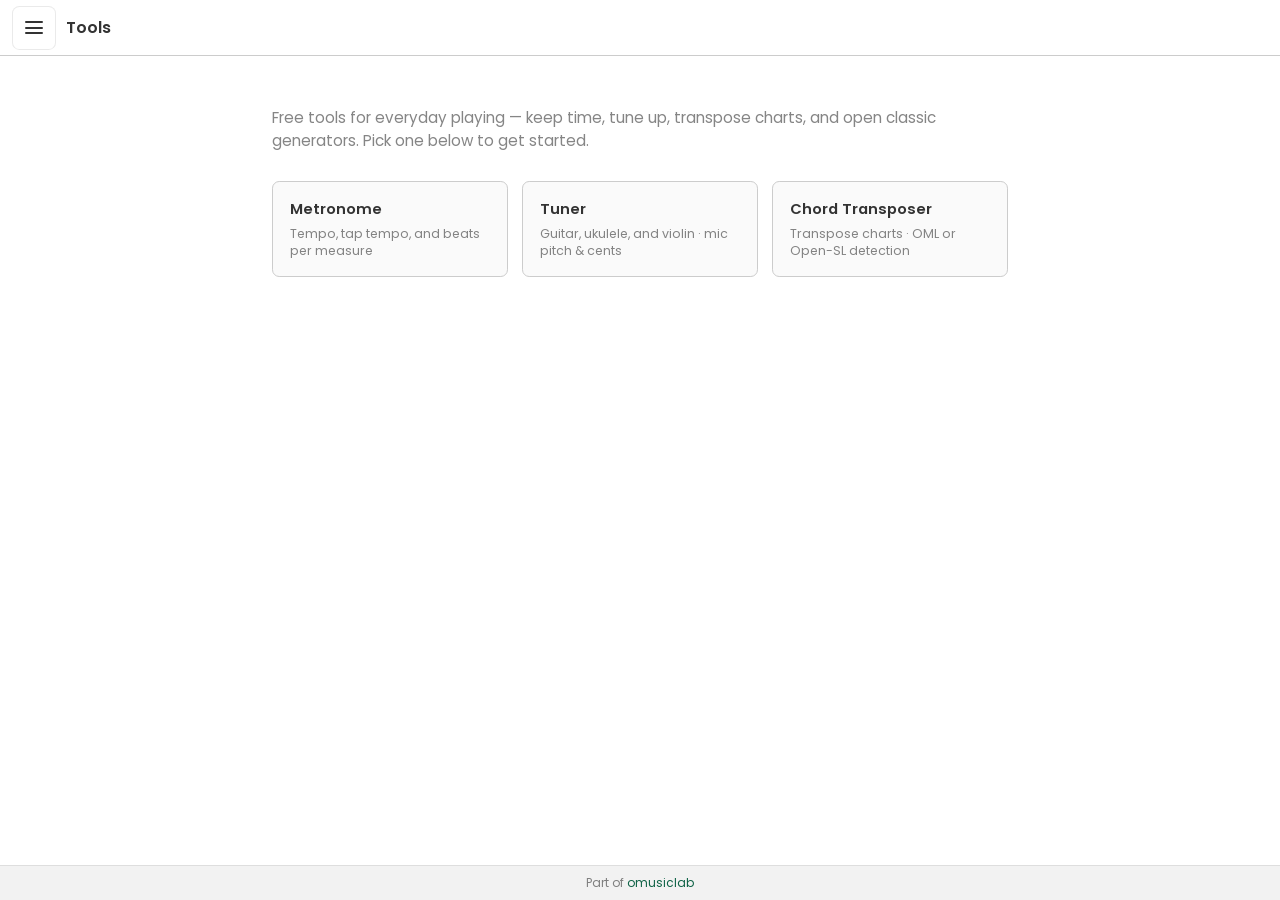
==== commit 53c07bf8: "Polish hub reload routing, UX, and load performance. Keep the root URL when legacy tools run in ifra" ====
--- a/index.html
+++ b/index.html
@@ -12,22 +12,23 @@
     <link rel="icon" type="image/svg+xml" href="./shared/favicon.svg" />
     <link rel="apple-touch-icon" href="./shared/favicon.svg" />
     <link rel="manifest" href="./manifest.webmanifest" />
+    <link rel="preconnect" href="https://fonts.googleapis.com" />
+    <link rel="preconnect" href="https://fonts.gstatic.com" crossorigin />
+    <link
+      rel="stylesheet"
+      href="https://fonts.googleapis.com/css2?family=Poppins:ital,wght@0,300;0,400;0,500;0,600;0,700&display=swap"
+    />
     <link rel="stylesheet" href="./shared/omusiclab-theme.css" />
     <link rel="stylesheet" href="./shared/oml-hub.css" />
-    <script>
-      // Check if the user is visiting via the vercel.app URL
-      if (window.location.hostname.endsWith('.vercel.app')) {
-        // Attempt to ping your custom domain silently
-        fetch('https://tools.omusiclab.com', { mode: 'no-cors' })
-          .then(() => {
-            // If successful, redirect to the custom domain
-            window.location.replace('https://tools.omusiclab.com' + window.location.pathname);
+    <script defer>
+      if (window.location.hostname.endsWith(".vercel.app")) {
+        fetch("https://tools.omusiclab.com", { mode: "no-cors" })
+          .then(function () {
+            window.location.replace(
+              "https://tools.omusiclab.com" + window.location.pathname
+            );
           })
-          .catch(() => {
-            // If the custom domain is expired/dead, do nothing 
-            // The user stays safely on the vercel.app URL
-            console.log('Custom domain unavailable, staying on vercel.app');
-          });
+          .catch(function () {});
       }
     </script>
   </head>
@@ -36,11 +37,12 @@
 
     <footer>
       <p>
-        Part of <a href="https://omusiclab-landingpage.vercel.app/">omusiclab</a>
+        Part of <a href="https://omusiclab-landingpage.vercel.app/" target="_blank" rel="noopener noreferrer">omusiclab</a>
       </p>
     </footer>
 
-    <script src="./shared/oml-logo-mark.js"></script>
-    <script src="./shared/oml-hub.js"></script>
+    <script defer src="./shared/oml-external-links.js"></script>
+    <script defer src="./shared/oml-logo-mark.js"></script>
+    <script defer src="./shared/oml-hub.js"></script>
   </body>
 </html>
--- a/shared/omusiclab-theme.css
+++ b/shared/omusiclab-theme.css
@@ -1,5 +1,4 @@
-/* omusiclab tools shared theme */
-@import url("https://fonts.googleapis.com/css2?family=Poppins:ital,wght@0,300;0,400;0,500;0,600;0,700&display=swap");
+/* omusiclab tools shared theme — load Poppins via <link> in HTML (avoids CSS @import blocking) */
 
 :root {
   --oml-text: #333333;
--- a/shared/oml-hub.css
+++ b/shared/oml-hub.css
@@ -1,16 +1,17 @@
-/* Hub app shell — desktop sidebar + mobile bottom nav / drawer */
+/* Hub app shell — hamburger drawer nav + bottom tabs on small screens */
 
 :root {
-  --oml-sidebar-w: 15rem;
-  --oml-sidebar-rail: 2.5rem;
+  --oml-panel-w: min(17.5rem, 88vw);
   --oml-mobile-header-h: 3.25rem;
   --oml-bottom-nav-h: 3.75rem;
   --oml-hub-shadow-sm: rgba(0, 0, 0, 0.06);
-  --oml-hub-shadow-md: rgba(0, 0, 0, 0.1);
+  --oml-hub-shadow-md: rgba(0, 0, 0, 0.12);
+  --oml-hub-shadow-lg: rgba(0, 0, 0, 0.18);
   --oml-hub-hover-soft: var(--oml-accent-soft-bg);
   --oml-hub-tab-active-bg: rgba(16, 99, 71, 0.08);
   --oml-safe-bottom: env(safe-area-inset-bottom, 0px);
   --oml-safe-top: env(safe-area-inset-top, 0px);
+  --oml-drawer-ease: cubic-bezier(0.32, 0.72, 0, 1);
 }
 
 body.oml-has-hub {
@@ -29,7 +30,7 @@
   background: #fff;
 }
 
-/* ── Mobile header ── */
+/* ── App header ── */
 
 .oml-hub-mobile-header {
   position: fixed;
@@ -44,7 +45,8 @@
   padding: calc(0.35rem + var(--oml-safe-top)) 0.75rem 0.35rem;
   border-bottom: 1px solid var(--oml-edge);
   background: rgba(255, 255, 255, 0.96);
-  backdrop-filter: blur(8px);
+  backdrop-filter: blur(10px);
+  -webkit-backdrop-filter: blur(10px);
 }
 
 .oml-hub-mobile-title {
@@ -59,38 +61,87 @@
   text-overflow: ellipsis;
 }
 
-.oml-hub-drawer-close {
-  display: inline-grid;
-  font-size: 1.5rem;
-  line-height: 1;
-}
-
-.oml-hub-sidebar-toggle {
-  display: none;
-}
-
-/* ── Sidebar / drawer ── */
-
-.oml-hub-sidebar {
+/* ── Hamburger icon ── */
+
+.oml-hub-menu-icon {
+  position: relative;
+  display: block;
+  width: 1.15rem;
+  height: 0.85rem;
+}
+
+.oml-hub-menu-bar {
+  position: absolute;
+  left: 0;
+  right: 0;
+  height: 2px;
+  border-radius: 1px;
+  background: currentColor;
+  transition:
+    transform 0.28s var(--oml-drawer-ease),
+    opacity 0.2s ease,
+    top 0.28s var(--oml-drawer-ease);
+}
+
+.oml-hub-menu-bar:nth-child(1) {
+  top: 0;
+}
+
+.oml-hub-menu-bar:nth-child(2) {
+  top: calc(50% - 1px);
+}
+
+.oml-hub-menu-bar:nth-child(3) {
+  top: calc(100% - 2px);
+}
+
+.oml-hub-menu-btn--open .oml-hub-menu-bar:nth-child(1) {
+  top: calc(50% - 1px);
+  transform: rotate(45deg);
+}
+
+.oml-hub-menu-btn--open .oml-hub-menu-bar:nth-child(2) {
+  opacity: 0;
+  transform: scaleX(0.4);
+}
+
+.oml-hub-menu-btn--open .oml-hub-menu-bar:nth-child(3) {
+  top: calc(50% - 1px);
+  transform: rotate(-45deg);
+}
+
+/* ── Slide-in nav panel ── */
+
+.oml-hub-sidebar,
+.oml-hub-nav-panel {
   position: fixed;
   top: 0;
   left: 0;
   bottom: 0;
-  width: min(var(--oml-sidebar-w), 88vw);
-  background: var(--oml-panel);
+  width: var(--oml-panel-w);
+  max-width: 100%;
+  background: #fff;
   border-right: 1px solid var(--oml-edge);
+  border-radius: 0 0.85rem 0.85rem 0;
   padding: 0.85rem 0;
   padding-top: calc(0.85rem + var(--oml-safe-top));
-  box-shadow: 4px 0 24px var(--oml-hub-shadow-md);
-  transition: transform 0.28s cubic-bezier(0.4, 0, 0.2, 1);
+  box-shadow: 8px 0 32px var(--oml-hub-shadow-lg);
   z-index: 220;
   display: flex;
   flex-direction: column;
-  transform: translateX(-105%);
+  visibility: hidden;
+  transform: translateX(calc(-100% - 0.5rem));
+  transition:
+    transform 0.34s var(--oml-drawer-ease),
+    visibility 0.34s step-end;
 }
 
 .oml-hub-shell--nav-open .oml-hub-sidebar {
+  visibility: visible;
   transform: translateX(0);
+  transition:
+    transform 0.34s var(--oml-drawer-ease),
+    visibility 0s step-start;
 }
 
 .oml-hub-drawer-backdrop {
@@ -100,11 +151,13 @@
   border: 0;
   padding: 0;
   margin: 0;
-  background: rgba(0, 0, 0, 0.35);
+  background: rgba(15, 23, 20, 0.38);
+  backdrop-filter: blur(3px);
+  -webkit-backdrop-filter: blur(3px);
   opacity: 0;
   pointer-events: none;
-  transition: opacity 0.25s ease;
   cursor: default;
+  transition: opacity 0.3s ease;
 }
 
 .oml-hub-shell--nav-open .oml-hub-drawer-backdrop {
@@ -117,10 +170,49 @@
   align-items: center;
   justify-content: space-between;
   gap: 0.5rem;
-  padding: 0.5rem 0.85rem 0.7rem;
+  padding: 0.5rem 0.85rem 0.85rem;
   border-bottom: 1px solid var(--oml-border);
-  margin-bottom: 0.55rem;
+  margin-bottom: 0.35rem;
   flex-shrink: 0;
+}
+
+.oml-hub-drawer-close {
+  display: inline-grid;
+}
+
+.oml-hub-close-icon {
+  position: relative;
+  display: block;
+  width: 1rem;
+  height: 1rem;
+}
+
+.oml-hub-close-icon span {
+  position: absolute;
+  top: 50%;
+  left: 0;
+  right: 0;
+  height: 2px;
+  margin-top: -1px;
+  border-radius: 1px;
+  background: currentColor;
+  transition: transform 0.25s var(--oml-drawer-ease);
+}
+
+.oml-hub-close-icon span:first-child {
+  transform: rotate(45deg);
+}
+
+.oml-hub-close-icon span:last-child {
+  transform: rotate(-45deg);
+}
+
+.oml-hub-drawer-close:hover .oml-hub-close-icon span:first-child {
+  transform: rotate(45deg) scaleX(1.08);
+}
+
+.oml-hub-drawer-close:hover .oml-hub-close-icon span:last-child {
+  transform: rotate(-45deg) scaleX(1.08);
 }
 
 .oml-hub-sidebar-brand {
@@ -167,91 +259,29 @@
   display: inline-grid;
   place-items: center;
   border: 1px solid var(--oml-border);
-  border-radius: 0.5em;
+  border-radius: 0.55em;
   background: #fff;
   color: var(--oml-text);
   cursor: pointer;
   font-family: inherit;
   line-height: 0;
   flex-shrink: 0;
-  transition: background 0.2s ease, border-color 0.2s ease, color 0.2s ease;
-}
-
-.oml-hub-sidebar-toggle-icon {
-  display: block;
-  width: 1.2rem;
-  height: 1.2rem;
-  overflow: visible;
-}
-
-.oml-hub-sidebar-toggle-frame {
-  stroke: currentColor;
-  stroke-width: 1.75;
-  fill: none;
-  transition: stroke 0.2s ease;
-}
-
-.oml-hub-sidebar-toggle-rail {
-  stroke: currentColor;
-  stroke-width: 1.75;
-  stroke-linecap: round;
-  opacity: 0.45;
-  transition: opacity 0.25s ease, transform 0.28s cubic-bezier(0.4, 0, 0.2, 1);
-  transform-origin: 9.5px 12px;
-}
-
-.oml-hub-sidebar-toggle-fill {
-  fill: currentColor;
-  opacity: 0.12;
-  transform-origin: 6.75px 12px;
-  transition:
-    opacity 0.28s cubic-bezier(0.4, 0, 0.2, 1),
-    transform 0.28s cubic-bezier(0.4, 0, 0.2, 1);
-}
-
-.oml-hub-sidebar-toggle-chevron-wrap {
-  transition: transform 0.28s cubic-bezier(0.4, 0, 0.2, 1);
-  transform-origin: 11.25px 12px;
-}
-
-.oml-hub-sidebar-toggle-chevron {
-  stroke: currentColor;
-  stroke-width: 1.85;
-  stroke-linecap: round;
-  stroke-linejoin: round;
-  fill: none;
-}
-
-.oml-hub-sidebar-toggle--collapsed .oml-hub-sidebar-toggle-fill {
-  opacity: 0.22;
-  transform: scaleX(0.42);
-}
-
-.oml-hub-sidebar-toggle--collapsed .oml-hub-sidebar-toggle-rail {
-  opacity: 0.65;
-  transform: translateX(-2.5px);
-}
-
-.oml-hub-sidebar-toggle--collapsed .oml-hub-sidebar-toggle-chevron-wrap {
-  transform: rotate(180deg);
-}
-
-.oml-hub-icon-btn:hover .oml-hub-sidebar-toggle-fill {
-  opacity: 0.18;
-}
-
-.oml-hub-icon-btn:hover.oml-hub-sidebar-toggle--collapsed .oml-hub-sidebar-toggle-fill {
-  opacity: 0.28;
+  transition: background 0.2s ease, border-color 0.2s ease, color 0.2s ease, transform 0.15s ease;
+}
+
+.oml-hub-menu-btn:active {
+  transform: scale(0.96);
 }
 
 @media (prefers-reduced-motion: reduce) {
-  .oml-hub-sidebar-toggle-fill,
-  .oml-hub-sidebar-toggle-rail,
-  .oml-hub-sidebar-toggle-chevron-wrap,
+  .oml-hub-menu-bar,
+  .oml-hub-close-icon span,
   .oml-hub-icon-btn,
   .oml-hub-sidebar,
-  .oml-hub-drawer-backdrop {
+  .oml-hub-drawer-backdrop,
+  .oml-hub-nav {
     transition: none;
+    animation: none !important;
   }
 }
 
@@ -268,8 +298,23 @@
 .oml-hub-nav {
   flex: 1;
   overflow-y: auto;
-  padding: 0.25rem 0;
+  padding: 0.35rem 0.5rem 0.75rem;
   -webkit-overflow-scrolling: touch;
+}
+
+.oml-hub-shell--nav-open .oml-hub-nav {
+  animation: oml-hub-panel-content-in 0.38s var(--oml-drawer-ease) 0.06s backwards;
+}
+
+@keyframes oml-hub-panel-content-in {
+  from {
+    opacity: 0;
+    transform: translateX(-0.65rem);
+  }
+  to {
+    opacity: 1;
+    transform: translateX(0);
+  }
 }
 
 .oml-hub-nav[aria-label="Primary"] {
@@ -327,18 +372,25 @@
   width: 100%;
   min-height: 2.75rem;
   padding: 0.55rem 0.75rem;
+  margin: 0.1rem 0;
   font-size: 0.875rem;
   font-weight: 500;
   color: var(--oml-text);
   border: 0;
   border-left: 3px solid transparent;
+  border-radius: 0 0.45rem 0.45rem 0;
   background: transparent;
   font-family: inherit;
   cursor: pointer;
   text-align: left;
   text-decoration: none;
   box-sizing: border-box;
-  transition: background 0.15s, color 0.15s, border-color 0.15s;
+  transition: background 0.15s ease, color 0.15s ease, border-color 0.15s ease, transform 0.15s ease;
+}
+
+.oml-hub-link:active,
+.oml-hub-nav-btn:active {
+  transform: scale(0.985);
 }
 
 .oml-hub-link:hover,
@@ -465,9 +517,29 @@
 }
 
 body.oml-has-hub .oml-hub-main #body-container {
-  max-width: 42rem;
   margin: 0 auto;
   width: 100%;
+}
+
+body.oml-has-hub .oml-hub-main .tool-title,
+body.oml-has-hub .oml-hub-main .oml-hub-welcome-title {
+  display: block;
+  font-size: 0;
+  line-height: 0;
+  color: transparent;
+  overflow: hidden;
+  user-select: none;
+  pointer-events: none;
+}
+
+body.oml-has-hub .oml-hub-main .tool-title {
+  margin: 0.25rem 0 0.5rem;
+  min-height: 1.25rem;
+}
+
+body.oml-has-hub .oml-hub-main .oml-hub-welcome-title {
+  margin: 0 0 0.35rem;
+  min-height: 1.5rem;
 }
 
 body.oml-has-hub.oml-hub-home .oml-hub-main #body-container {
@@ -529,48 +601,121 @@
   line-height: 1.4;
 }
 
-/* ── Desktop layout ── */
+/* ── Large screens: hide bottom tabs, keep drawer nav ── */
 
 @media (min-width: 60rem) {
-  .oml-hub-drawer-close {
+  .oml-hub-bottom-nav {
     display: none;
   }
 
-  .oml-hub-sidebar-toggle {
-    display: inline-grid;
-  }
-
-  .oml-hub-mobile-header,
-  .oml-hub-bottom-nav,
-  .oml-hub-drawer-backdrop,
-  .oml-hub-drawer-close {
-    display: none;
-  }
-
-  .oml-hub-sidebar {
-    width: var(--oml-sidebar-w);
-    transform: none;
-    box-shadow: 4px 0 16px var(--oml-hub-shadow-sm);
-    transition: transform 0.25s ease, box-shadow 0.25s ease;
-  }
-
-  .oml-hub-shell--sidebar-collapsed .oml-hub-sidebar {
-    transform: translateX(calc(-1 * var(--oml-sidebar-w) + var(--oml-sidebar-rail)));
-    box-shadow: 4px 0 20px var(--oml-hub-shadow-md);
-  }
-
   .oml-hub-main {
-    margin-left: var(--oml-sidebar-w);
-    padding-top: 0;
     padding-bottom: 0;
-    transition: margin-left 0.25s ease;
-  }
-
-  .oml-hub-shell--sidebar-collapsed .oml-hub-main {
-    margin-left: var(--oml-sidebar-rail);
   }
 
   body.oml-has-hub.oml-hub-home .oml-hub-main #body-container {
-    padding-top: 2rem;
-  }
-}
+    padding-top: 1.5rem;
+  }
+
+  .oml-hub-legacy-frame {
+    height: calc(100dvh - var(--oml-mobile-header-h) - var(--oml-safe-top) - var(--oml-safe-bottom));
+  }
+
+  .oml-hub-shell--legacy-iframe .oml-hub-main {
+    padding-bottom: 0;
+  }
+}
+
+/* ── Legacy iframe embed ── */
+
+.oml-hub-shell--legacy-iframe .oml-hub-main footer {
+  display: none;
+}
+
+.oml-hub-shell--legacy-iframe .oml-hub-main #body-container {
+  max-width: none;
+  width: 100%;
+  margin: 0;
+  padding: 0;
+  flex: 1 1 auto;
+  display: flex;
+  flex-direction: column;
+  min-height: 0;
+}
+
+.oml-hub-legacy-viewport {
+  position: relative;
+  flex: 1;
+  display: flex;
+  min-height: 0;
+}
+
+.oml-hub-legacy-loading {
+  position: absolute;
+  inset: 0;
+  z-index: 2;
+  display: flex;
+  flex-direction: column;
+  align-items: center;
+  justify-content: center;
+  gap: 0.85rem;
+  background: rgba(255, 255, 255, 0.92);
+  transition: opacity 0.2s ease;
+}
+
+.oml-hub-legacy-viewport:not(.oml-hub-legacy-viewport--loading) .oml-hub-legacy-loading {
+  opacity: 0;
+  pointer-events: none;
+}
+
+.oml-hub-legacy-spinner {
+  width: 2.25rem;
+  height: 2.25rem;
+  border: 3px solid var(--oml-accent-soft-bg);
+  border-top-color: var(--oml-accent-text);
+  border-radius: 50%;
+  animation: oml-hub-spin 0.75s linear infinite;
+}
+
+.oml-hub-legacy-loading-label {
+  margin: 0;
+  font-size: 0.82rem;
+  font-weight: 500;
+  color: var(--oml-muted);
+}
+
+@keyframes oml-hub-spin {
+  to {
+    transform: rotate(360deg);
+  }
+}
+
+.oml-hub-legacy-frame {
+  flex: 1;
+  width: 100%;
+  min-height: 20rem;
+  height: calc(
+    100dvh - var(--oml-mobile-header-h) - var(--oml-bottom-nav-h) -
+      var(--oml-safe-top) - var(--oml-safe-bottom)
+  );
+  border: 0;
+  background: #fff;
+  opacity: 1;
+  transition: opacity 0.25s ease;
+}
+
+.oml-hub-legacy-frame--loading {
+  opacity: 0;
+}
+
+@media (prefers-reduced-motion: reduce) {
+  .oml-hub-legacy-spinner {
+    animation: none;
+    border-top-color: var(--oml-accent-soft-bg);
+    border-right-color: var(--oml-accent-text);
+  }
+
+  .oml-hub-legacy-frame,
+  .oml-hub-legacy-loading {
+    transition: none;
+  }
+}
